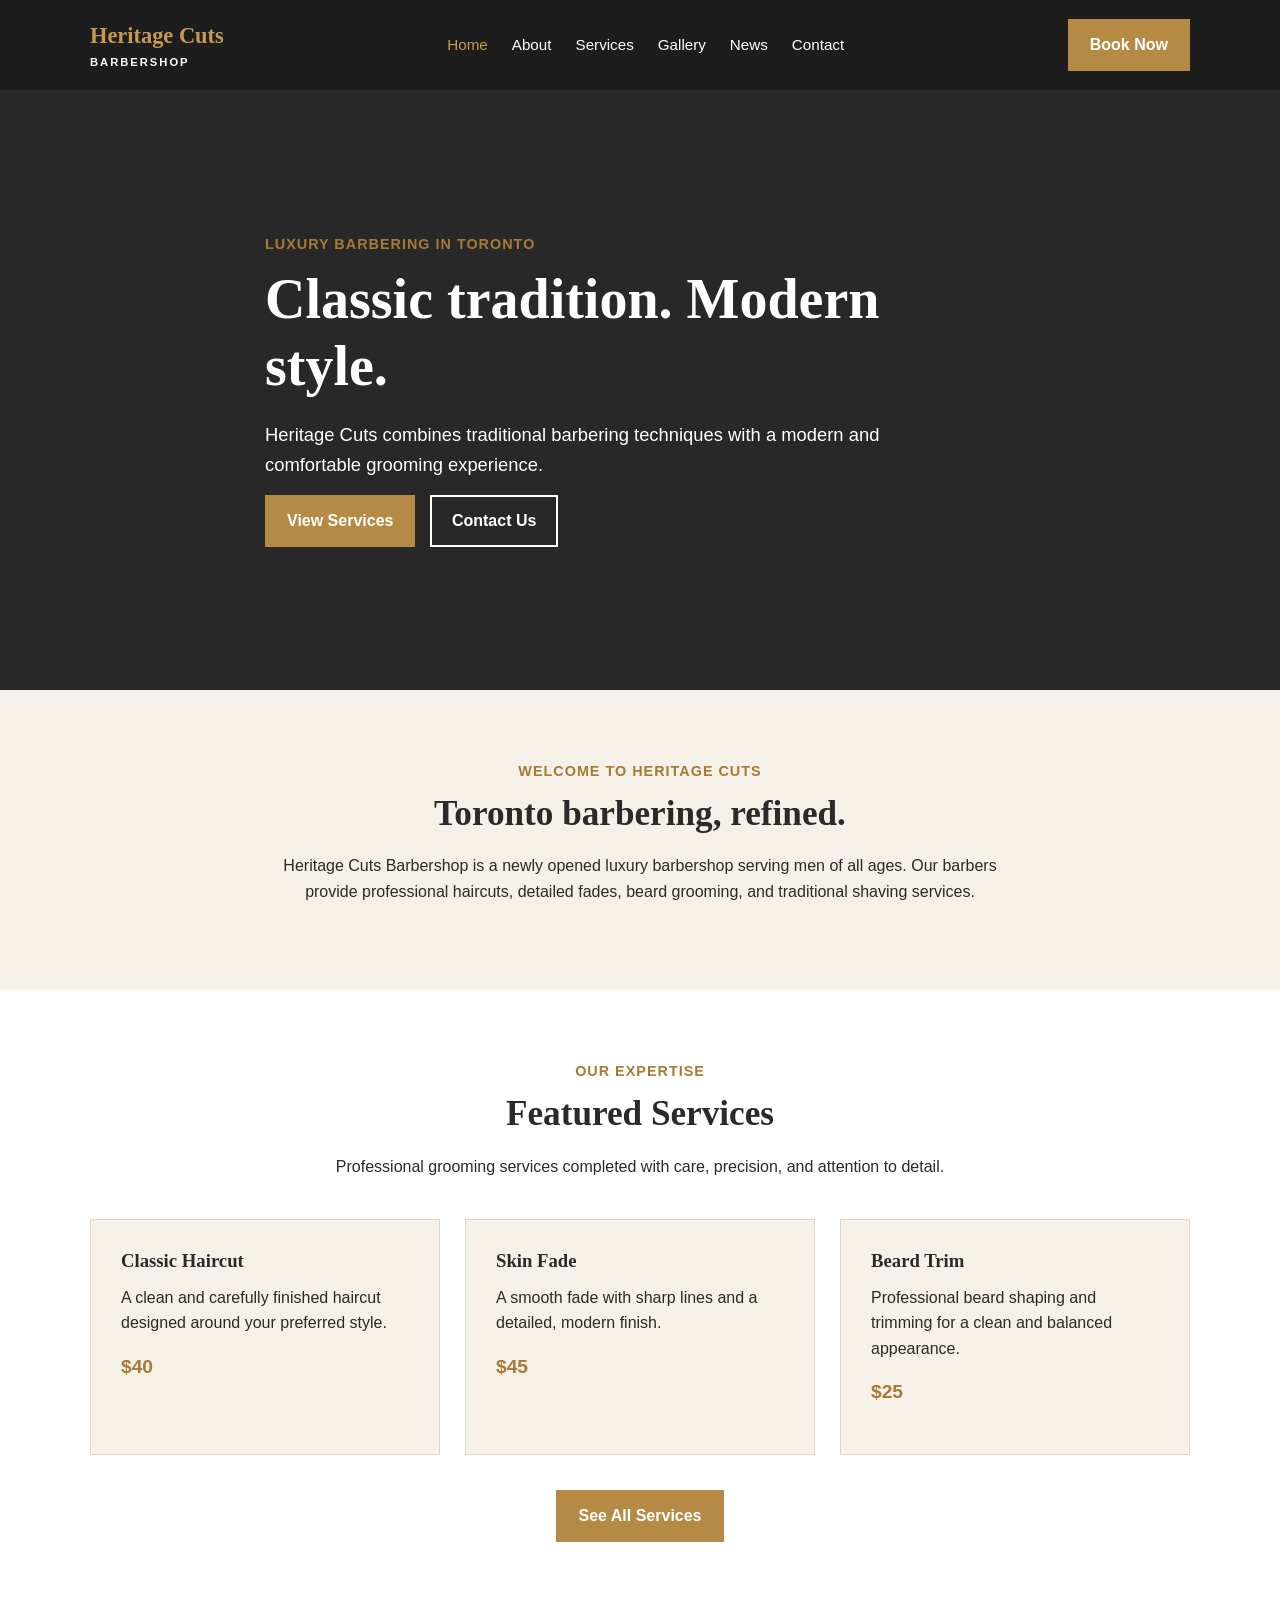
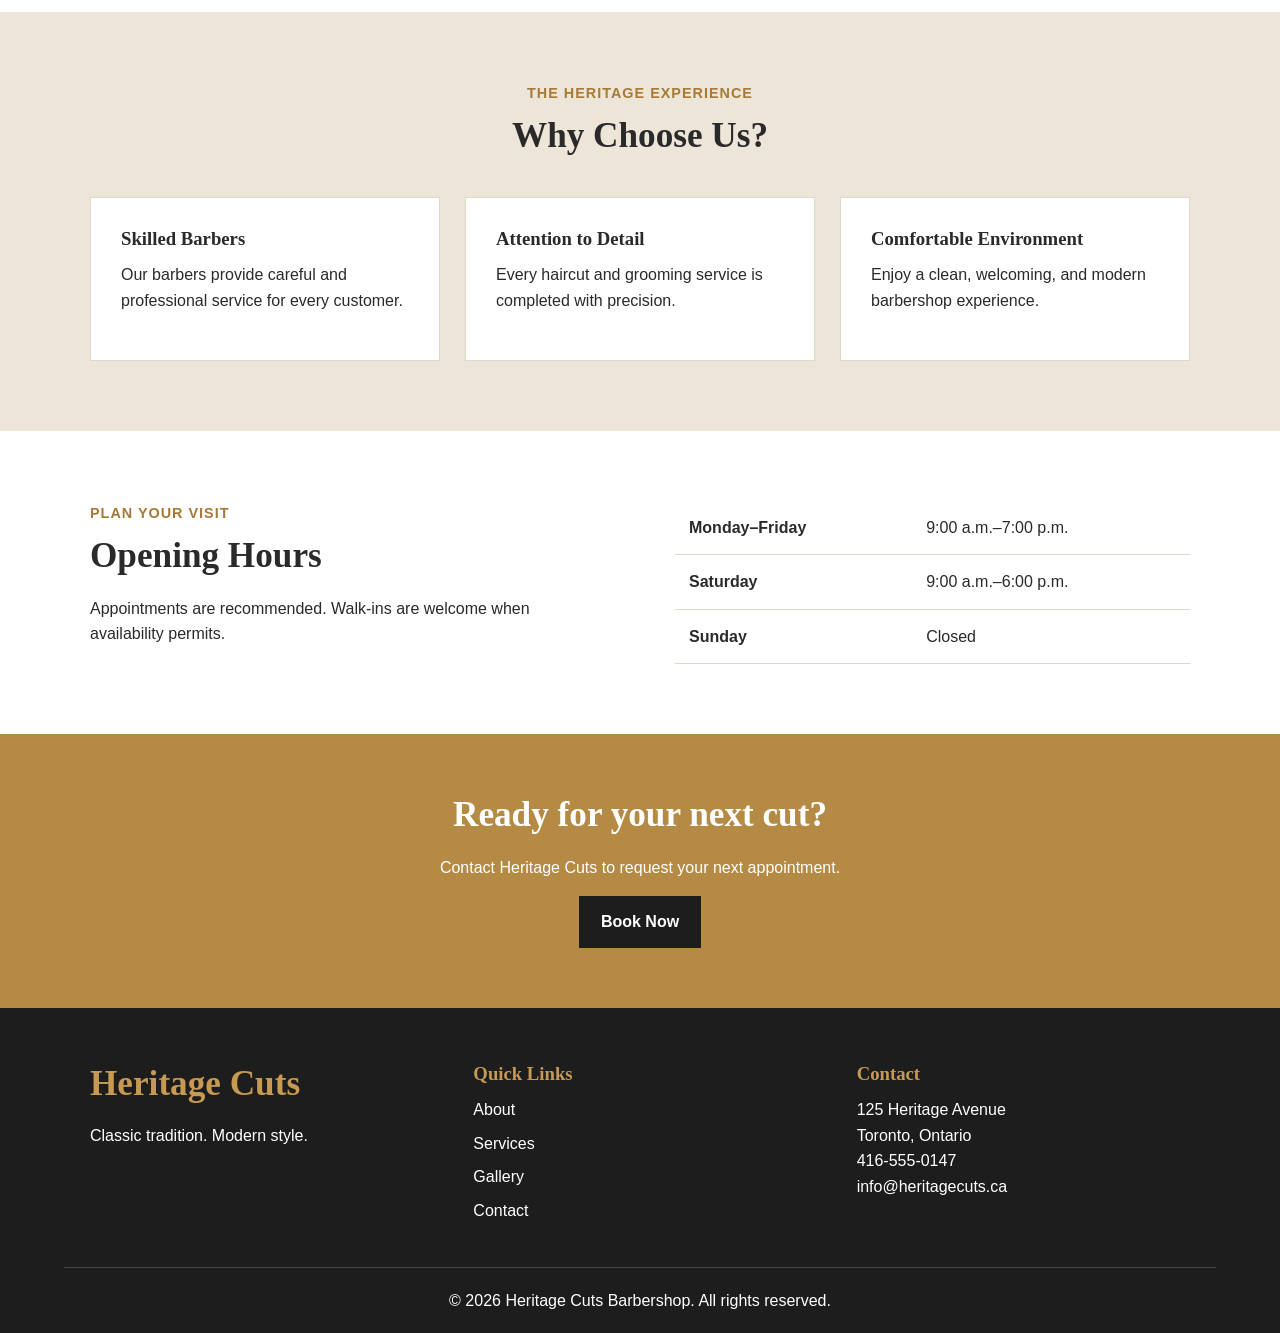
==== index.html @ 728a75d7 "Create project structure and homepage" ====
<!DOCTYPE html>
<html lang="en">
<head>
    <meta charset="UTF-8">

    <meta name="viewport" content="width=device-width, initial-scale=1.0">

    <meta
        name="description"
        content="Heritage Cuts Barbershop is a luxury barbershop located in Toronto, Ontario."
    >

    <title>Heritage Cuts Barbershop | Home</title>

    <link rel="stylesheet" href="css/style.css">
</head>

<body>

    <!-- Website Header -->
    <header class="site-header">
        <div class="container header-container">

            <a href="index.html" class="logo">
                Heritage Cuts
                <span>Barbershop</span>
            </a>

            <nav class="main-nav">
                <ul>
                    <li><a href="index.html" class="active">Home</a></li>
                    <li><a href="about.html">About</a></li>
                    <li><a href="services.html">Services</a></li>
                    <li><a href="gallery.html">Gallery</a></li>
                    <li><a href="news.html">News</a></li>
                    <li><a href="contact.html">Contact</a></li>
                </ul>
            </nav>

            <a href="contact.html" class="button header-button">
                Book Now
            </a>

        </div>
    </header>

    <!-- Main Page Content -->
    <main>

        <!-- Hero Section -->
        <section class="hero">
            <div class="container hero-content">

                <p class="section-label">Luxury barbering in Toronto</p>

                <h1>Classic tradition. Modern style.</h1>

                <p class="hero-description">
                    Heritage Cuts combines traditional barbering techniques
                    with a modern and comfortable grooming experience.
                </p>

                <div class="hero-buttons">
                    <a href="services.html" class="button">
                        View Services
                    </a>

                    <a href="contact.html" class="button button-outline">
                        Contact Us
                    </a>
                </div>

            </div>
        </section>

        <!-- Introduction Section -->
        <section class="intro section">
            <div class="container">

                <p class="section-label">Welcome to Heritage Cuts</p>

                <h2>Toronto barbering, refined.</h2>

                <p>
                    Heritage Cuts Barbershop is a newly opened luxury
                    barbershop serving men of all ages. Our barbers provide
                    professional haircuts, detailed fades, beard grooming,
                    and traditional shaving services.
                </p>

            </div>
        </section>

        <!-- Featured Services -->
        <section class="featured-services section">
            <div class="container">

                <div class="section-heading">
                    <p class="section-label">Our expertise</p>
                    <h2>Featured Services</h2>
                    <p>
                        Professional grooming services completed with care,
                        precision, and attention to detail.
                    </p>
                </div>

                <div class="card-grid">

                    <article class="service-card">
                        <h3>Classic Haircut</h3>
                        <p>
                            A clean and carefully finished haircut designed
                            around your preferred style.
                        </p>
                        <p class="price">$40</p>
                    </article>

                    <article class="service-card">
                        <h3>Skin Fade</h3>
                        <p>
                            A smooth fade with sharp lines and a detailed,
                            modern finish.
                        </p>
                        <p class="price">$45</p>
                    </article>

                    <article class="service-card">
                        <h3>Beard Trim</h3>
                        <p>
                            Professional beard shaping and trimming for a
                            clean and balanced appearance.
                        </p>
                        <p class="price">$25</p>
                    </article>

                </div>

                <div class="center-button">
                    <a href="services.html" class="button">
                        See All Services
                    </a>
                </div>

            </div>
        </section>

        <!-- Why Choose Us -->
        <section class="why-us section">
            <div class="container">

                <div class="section-heading">
                    <p class="section-label">The Heritage experience</p>
                    <h2>Why Choose Us?</h2>
                </div>

                <div class="card-grid">

                    <article class="feature-card">
                        <h3>Skilled Barbers</h3>
                        <p>
                            Our barbers provide careful and professional
                            service for every customer.
                        </p>
                    </article>

                    <article class="feature-card">
                        <h3>Attention to Detail</h3>
                        <p>
                            Every haircut and grooming service is completed
                            with precision.
                        </p>
                    </article>

                    <article class="feature-card">
                        <h3>Comfortable Environment</h3>
                        <p>
                            Enjoy a clean, welcoming, and modern barbershop
                            experience.
                        </p>
                    </article>

                </div>

            </div>
        </section>

        <!-- Business Hours -->
        <section class="hours section">
            <div class="container hours-container">

                <div>
                    <p class="section-label">Plan your visit</p>
                    <h2>Opening Hours</h2>

                    <p>
                        Appointments are recommended. Walk-ins are welcome
                        when availability permits.
                    </p>
                </div>

                <table>
                    <tr>
                        <th>Monday–Friday</th>
                        <td>9:00 a.m.–7:00 p.m.</td>
                    </tr>

                    <tr>
                        <th>Saturday</th>
                        <td>9:00 a.m.–6:00 p.m.</td>
                    </tr>

                    <tr>
                        <th>Sunday</th>
                        <td>Closed</td>
                    </tr>
                </table>

            </div>
        </section>

        <!-- Final Call to Action -->
        <section class="call-to-action">
            <div class="container">

                <h2>Ready for your next cut?</h2>

                <p>
                    Contact Heritage Cuts to request your next appointment.
                </p>

                <a href="contact.html" class="button">
                    Book Now
                </a>

            </div>
        </section>

    </main>

    <!-- Website Footer -->
    <footer class="site-footer">
        <div class="container footer-container">

            <div>
                <h2>Heritage Cuts</h2>
                <p>Classic tradition. Modern style.</p>
            </div>

            <div>
                <h3>Quick Links</h3>

                <ul>
                    <li><a href="about.html">About</a></li>
                    <li><a href="services.html">Services</a></li>
                    <li><a href="gallery.html">Gallery</a></li>
                    <li><a href="contact.html">Contact</a></li>
                </ul>
            </div>

            <div>
                <h3>Contact</h3>

                <address>
                    125 Heritage Avenue<br>
                    Toronto, Ontario<br>
                    416-555-0147<br>
                    info@heritagecuts.ca
                </address>
            </div>

        </div>

        <p class="copyright">
            &copy; 2026 Heritage Cuts Barbershop. All rights reserved.
        </p>
    </footer>

</body>
</html>
---- css/style.css ----
/* =========================================
   Heritage Cuts Barbershop
   Main External Stylesheet
   ========================================= */


/* Basic Reset */

* {
    box-sizing: border-box;
    margin: 0;
    padding: 0;
}


/* General Page Styles */

body {
    background-color: #f5f1e8;
    color: #2a2a2a;
    font-family: Arial, Helvetica, sans-serif;
    line-height: 1.6;
}

img {
    max-width: 100%;
}

a {
    color: inherit;
    text-decoration: none;
}

ul {
    list-style: none;
}

.container {
    width: 90%;
    max-width: 1100px;
    margin: 0 auto;
}

.section {
    padding: 70px 0;
}

.section-label {
    color: #a77a35;
    font-size: 0.9rem;
    font-weight: bold;
    letter-spacing: 1px;
    margin-bottom: 10px;
    text-transform: uppercase;
}

h1,
h2,
h3 {
    font-family: Georgia, "Times New Roman", serif;
    line-height: 1.2;
}

h1 {
    font-size: 3.5rem;
    margin-bottom: 20px;
}

h2 {
    font-size: 2.2rem;
    margin-bottom: 18px;
}

h3 {
    margin-bottom: 12px;
}

p {
    margin-bottom: 16px;
}


/* Header */

.site-header {
    background-color: #1d1d1d;
    color: #ffffff;
    padding: 18px 0;
}

.header-container {
    align-items: center;
    display: flex;
    justify-content: space-between;
}

.logo {
    color: #c69a52;
    font-family: Georgia, "Times New Roman", serif;
    font-size: 1.4rem;
    font-weight: bold;
}

.logo span {
    color: #ffffff;
    display: block;
    font-family: Arial, Helvetica, sans-serif;
    font-size: 0.7rem;
    letter-spacing: 2px;
    text-transform: uppercase;
}

.main-nav ul {
    display: flex;
    gap: 24px;
}

.main-nav a {
    font-size: 0.95rem;
    padding-bottom: 5px;
}

.main-nav a:hover,
.main-nav a.active {
    color: #c69a52;
}


/* Buttons */

.button {
    background-color: #b58a45;
    border: 2px solid #b58a45;
    color: #ffffff;
    display: inline-block;
    font-weight: bold;
    padding: 11px 20px;
}

.button:hover {
    background-color: #936d31;
    border-color: #936d31;
}

.button-outline {
    background-color: transparent;
    border-color: #ffffff;
    margin-left: 10px;
}

.button-outline:hover {
    background-color: #ffffff;
    border-color: #ffffff;
    color: #1d1d1d;
}


/* Hero Section */

.hero {
    align-items: center;
    background-color: #282828;
    color: #ffffff;
    display: flex;
    min-height: 600px;
}

.hero-content {
    max-width: 750px;
}

.hero-description {
    font-size: 1.15rem;
    max-width: 650px;
}


/* Introduction */

.intro {
    text-align: center;
}

.intro p {
    margin-left: auto;
    margin-right: auto;
    max-width: 760px;
}


/* Section Heading */

.section-heading {
    margin-bottom: 40px;
    text-align: center;
}

.section-heading p {
    margin-left: auto;
    margin-right: auto;
    max-width: 650px;
}


/* Cards */

.featured-services {
    background-color: #ffffff;
}

.card-grid {
    display: flex;
    gap: 25px;
}

.service-card,
.feature-card {
    border: 1px solid #ded7ca;
    padding: 30px;
    width: 33.33%;
}

.service-card {
    background-color: #f5f1e8;
}

.feature-card {
    background-color: #ffffff;
}

.service-card:hover,
.feature-card:hover {
    box-shadow: 0 5px 15px rgba(0, 0, 0, 0.1);
}

.price {
    color: #a77a35;
    font-size: 1.2rem;
    font-weight: bold;
}

.center-button {
    margin-top: 35px;
    text-align: center;
}


/* Why Choose Us */

.why-us {
    background-color: #ece5d8;
}


/* Opening Hours */

.hours {
    background-color: #ffffff;
}

.hours-container {
    align-items: center;
    display: flex;
    gap: 70px;
    justify-content: space-between;
}

.hours-container > div,
.hours-container table {
    width: 50%;
}

table {
    border-collapse: collapse;
    width: 100%;
}

th,
td {
    border-bottom: 1px solid #ded7ca;
    padding: 14px;
    text-align: left;
}


/* Call to Action */

.call-to-action {
    background-color: #b58a45;
    color: #ffffff;
    padding: 60px 0;
    text-align: center;
}

.call-to-action .button {
    background-color: #1d1d1d;
    border-color: #1d1d1d;
}


/* Footer */

.site-footer {
    background-color: #1d1d1d;
    color: #ffffff;
    padding: 55px 0 20px;
}

.footer-container {
    display: flex;
    gap: 50px;
    justify-content: space-between;
}

.footer-container > div {
    width: 33.33%;
}

.site-footer h2,
.site-footer h3 {
    color: #c69a52;
}

.site-footer li {
    margin-bottom: 8px;
}

.site-footer a:hover {
    color: #c69a52;
}

address {
    font-style: normal;
}

.copyright {
    border-top: 1px solid #444444;
    margin: 35px auto 0;
    padding-top: 20px;
    text-align: center;
    width: 90%;
}


/* Responsive Layout */

@media screen and (max-width: 850px) {

    .header-container {
        flex-direction: column;
        gap: 18px;
    }

    .main-nav ul {
        flex-wrap: wrap;
        justify-content: center;
    }

    .header-button {
        display: none;
    }

    .card-grid {
        flex-direction: column;
    }

    .service-card,
    .feature-card {
        width: 100%;
    }

    .hours-container {
        align-items: stretch;
        flex-direction: column;
        gap: 30px;
    }

    .hours-container > div,
    .hours-container table {
        width: 100%;
    }

    .footer-container {
        flex-direction: column;
    }

    .footer-container > div {
        width: 100%;
    }
}


@media screen and (max-width: 550px) {

    h1 {
        font-size: 2.5rem;
    }

    h2 {
        font-size: 1.8rem;
    }

    .hero {
        min-height: 500px;
    }

    .hero-buttons .button {
        display: block;
        margin: 10px 0;
        text-align: center;
    }

    .main-nav ul {
        gap: 12px;
    }
}
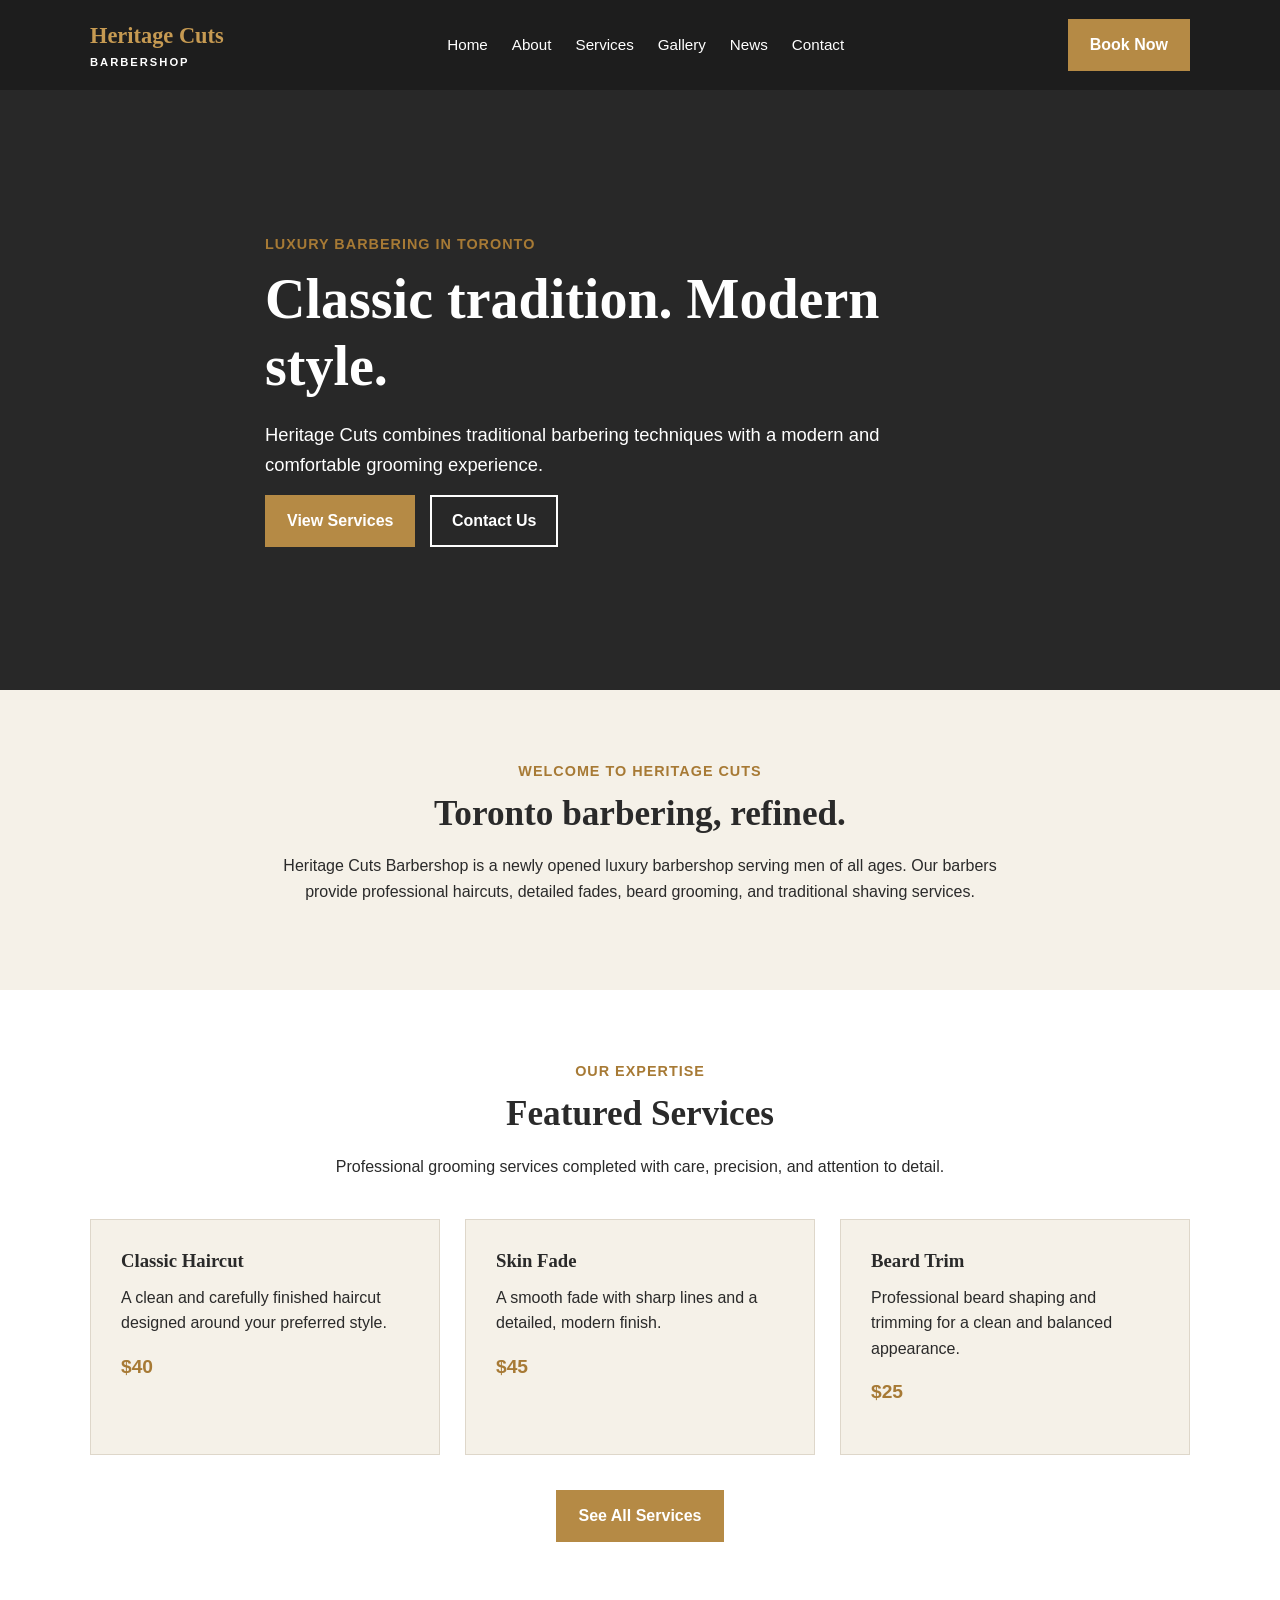
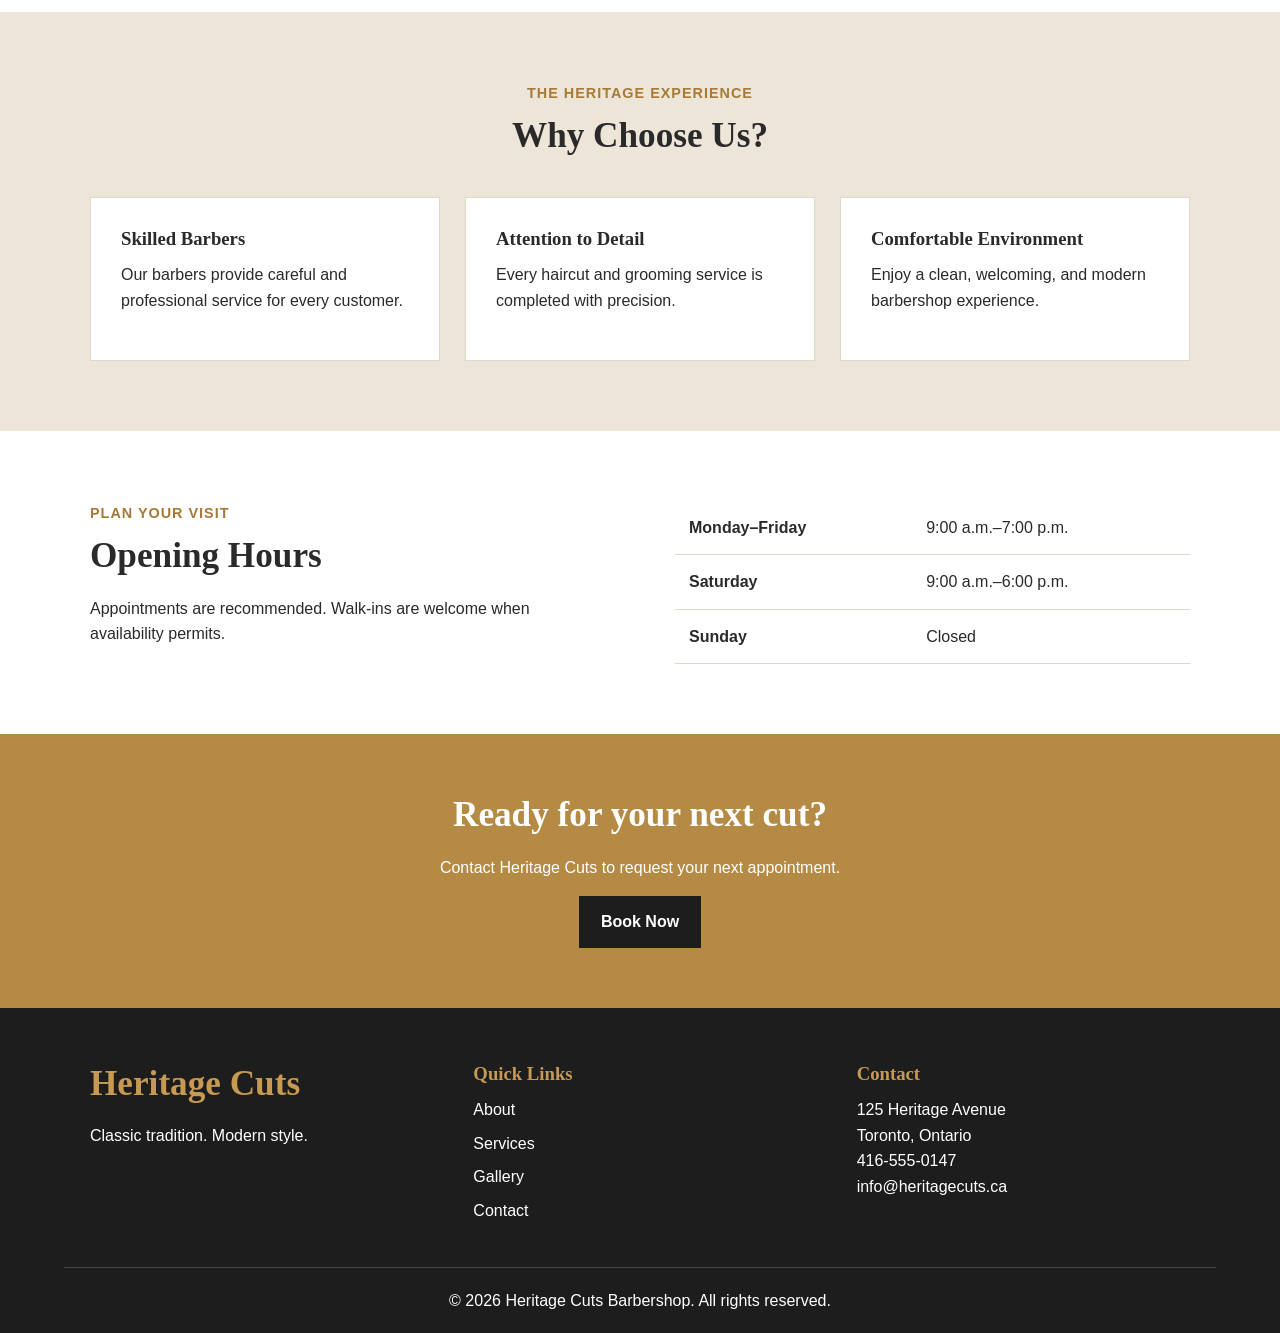
==== commit 375b5903: "shared header and footer dynamically" ====
--- a/index.html
+++ b/index.html
@@ -18,31 +18,8 @@
 <body>
 
     <!-- Website Header -->
-    <header class="site-header">
-        <div class="container header-container">
-
-            <a href="index.html" class="logo">
-                Heritage Cuts
-                <span>Barbershop</span>
-            </a>
-
-            <nav class="main-nav">
-                <ul>
-                    <li><a href="index.html" class="active">Home</a></li>
-                    <li><a href="about.html">About</a></li>
-                    <li><a href="services.html">Services</a></li>
-                    <li><a href="gallery.html">Gallery</a></li>
-                    <li><a href="news.html">News</a></li>
-                    <li><a href="contact.html">Contact</a></li>
-                </ul>
-            </nav>
-
-            <a href="contact.html" class="button header-button">
-                Book Now
-            </a>
-
-        </div>
-    </header>
+
+    <div id="header-placeholder"></div>
 
     <!-- Main Page Content -->
     <main>
@@ -238,42 +215,9 @@
     </main>
 
     <!-- Website Footer -->
-    <footer class="site-footer">
-        <div class="container footer-container">
-
-            <div>
-                <h2>Heritage Cuts</h2>
-                <p>Classic tradition. Modern style.</p>
-            </div>
-
-            <div>
-                <h3>Quick Links</h3>
-
-                <ul>
-                    <li><a href="about.html">About</a></li>
-                    <li><a href="services.html">Services</a></li>
-                    <li><a href="gallery.html">Gallery</a></li>
-                    <li><a href="contact.html">Contact</a></li>
-                </ul>
-            </div>
-
-            <div>
-                <h3>Contact</h3>
-
-                <address>
-                    125 Heritage Avenue<br>
-                    Toronto, Ontario<br>
-                    416-555-0147<br>
-                    info@heritagecuts.ca
-                </address>
-            </div>
-
-        </div>
-
-        <p class="copyright">
-            &copy; 2026 Heritage Cuts Barbershop. All rights reserved.
-        </p>
-    </footer>
-
+   
+    <div id="footer-placeholder"></div>
+    <script src="js/components.js"></script>
+    
 </body>
 </html>
--- a/css/style.css
+++ b/css/style.css
@@ -342,6 +342,305 @@
 }
 
 
+
+
+
+/* Services Page */
+
+.services-intro {
+    background-color: #ffffff;
+    text-align: center;
+}
+
+.services-intro > .container > p {
+    margin-left: auto;
+    margin-right: auto;
+    max-width: 760px;
+}
+
+.services-page-note {
+    background-color: #f5f1e8;
+    margin-top: 25px;
+    padding: 18px;
+}
+
+.services-list {
+    background-color: #ece5d8;
+}
+
+.services-grid {
+    display: flex;
+    flex-wrap: wrap;
+    gap: 25px;
+}
+
+.full-service-card {
+    background-color: #ffffff;
+    width: calc(33.33% - 17px);
+}
+
+.service-image-placeholder {
+    align-items: center;
+    background-color: #ded7ca;
+    color: #555555;
+    display: flex;
+    height: 180px;
+    justify-content: center;
+    margin-bottom: 22px;
+    text-align: center;
+}
+
+.service-time {
+    color: #666666;
+    font-size: 0.9rem;
+}
+
+.text-link {
+    color: #936d31;
+    font-weight: bold;
+}
+
+.text-link:hover {
+    text-decoration: underline;
+}
+
+.service-information {
+    background-color: #ffffff;
+}
+
+
+
+
+
+
+
+/* Gallery Page */
+
+.gallery-intro {
+    background-color: #ffffff;
+    text-align: center;
+}
+
+.gallery-intro p {
+    margin-left: auto;
+    margin-right: auto;
+    max-width: 700px;
+}
+
+.gallery-section {
+    background-color: #ece5d8;
+}
+
+.gallery-grid {
+    display: flex;
+    flex-wrap: wrap;
+    gap: 25px;
+}
+
+.gallery-card {
+    background-color: #ffffff;
+    border: 1px solid #ded7ca;
+    width: calc(33.33% - 17px);
+}
+
+.gallery-image-placeholder {
+    align-items: center;
+    background-color: #ded7ca;
+    color: #555555;
+    display: flex;
+    height: 220px;
+    justify-content: center;
+    text-align: center;
+}
+
+.gallery-card-content {
+    padding: 25px;
+}
+
+.gallery-category {
+    color: #a77a35;
+    font-size: 0.85rem;
+    font-weight: bold;
+    margin-bottom: 8px;
+    text-transform: uppercase;
+}
+
+.gallery-card:hover {
+    box-shadow: 0 5px 15px rgba(0, 0, 0, 0.1);
+}
+
+
+
+
+
+
+
+
+/* News Page */
+
+.news-intro {
+    background-color: #ffffff;
+    text-align: center;
+}
+
+.news-intro p {
+    margin-left: auto;
+    margin-right: auto;
+    max-width: 700px;
+}
+
+.news-section {
+    background-color: #ece5d8;
+}
+
+.news-grid {
+    display: flex;
+    flex-wrap: wrap;
+    gap: 25px;
+}
+
+.news-card {
+    background-color: #ffffff;
+    border: 1px solid #ded7ca;
+    width: calc(33.33% - 17px);
+}
+
+.news-image-placeholder {
+    align-items: center;
+    background-color: #ded7ca;
+    color: #555555;
+    display: flex;
+    height: 200px;
+    justify-content: center;
+    text-align: center;
+}
+
+.news-card-content {
+    padding: 25px;
+}
+
+.news-card h2 {
+    font-size: 1.5rem;
+}
+
+.news-category {
+    color: #a77a35;
+    font-size: 0.85rem;
+    font-weight: bold;
+    margin-bottom: 8px;
+    text-transform: uppercase;
+}
+
+.news-date {
+    color: #666666;
+    font-size: 0.9rem;
+}
+
+.news-card:hover {
+    box-shadow: 0 5px 15px rgba(0, 0, 0, 0.1);
+}
+
+.news-message {
+    background-color: #ffffff;
+    text-align: center;
+}
+
+.news-message p {
+    margin-left: auto;
+    margin-right: auto;
+    max-width: 650px;
+}
+
+
+
+
+
+
+
+
+
+/* Contact Page */
+
+.contact-section {
+    background-color: #ffffff;
+}
+
+.contact-container {
+    display: flex;
+    gap: 60px;
+}
+
+.contact-information,
+.contact-form-area {
+    width: 50%;
+}
+
+.contact-detail {
+    border-bottom: 1px solid #ded7ca;
+    margin-bottom: 20px;
+    padding-bottom: 12px;
+}
+
+.contact-detail h3 {
+    color: #a77a35;
+}
+
+.contact-detail a:hover {
+    color: #a77a35;
+}
+
+
+/* Contact Form */
+
+.contact-form-area {
+    background-color: #f5f1e8;
+    padding: 35px;
+}
+
+.form-group {
+    margin-bottom: 20px;
+}
+
+.form-group label {
+    display: block;
+    font-weight: bold;
+    margin-bottom: 7px;
+}
+
+.form-group input,
+.form-group textarea {
+    border: 1px solid #b9b1a5;
+    font-family: Arial, Helvetica, sans-serif;
+    font-size: 1rem;
+    padding: 12px;
+    width: 100%;
+}
+
+.form-group textarea {
+    resize: vertical;
+}
+
+
+/* Contact Hours */
+
+.contact-hours {
+    background-color: #ece5d8;
+}
+
+.hours-table {
+    margin: 0 auto;
+    max-width: 650px;
+}
+
+.hours-note {
+    margin-top: 25px;
+    text-align: center;
+}
+
+
+
+
+
 /* Responsive Layout */
 
 @media screen and (max-width: 850px) {
@@ -387,7 +686,45 @@
     .footer-container > div {
         width: 100%;
     }
-}
+
+
+        .two-column {
+        align-items: stretch;
+        flex-direction: column;
+    }
+
+    .two-column > div {
+        width: 100%;
+    }
+
+    .team-card {
+        width: 100%;
+    }
+
+        .full-service-card {
+        width: 100%;
+    }
+
+        .gallery-card {
+        width: 100%;
+    }
+
+        .news-card {
+        width: 100%;
+    }
+
+
+
+        .contact-container {
+        flex-direction: column;
+    }
+
+    .contact-information,
+    .contact-form-area {
+        width: 100%;
+    }
+}
+
 
 
 @media screen and (max-width: 550px) {
@@ -413,4 +750,100 @@
     .main-nav ul {
         gap: 12px;
     }
+}
+
+
+
+
+
+
+/* Page Banner */
+
+.page-banner {
+    background-color: #282828;
+    color: #ffffff;
+    padding: 80px 0;
+    text-align: center;
+}
+
+.page-banner h1 {
+    margin-bottom: 15px;
+}
+
+.page-banner p {
+    margin-left: auto;
+    margin-right: auto;
+    max-width: 650px;
+}
+
+
+/* Two-Column Layout */
+
+.two-column {
+    align-items: center;
+    display: flex;
+    gap: 60px;
+}
+
+.two-column > div {
+    width: 50%;
+}
+
+
+/* About Page */
+
+.about-story {
+    background-color: #ffffff;
+}
+
+.image-placeholder {
+    align-items: center;
+    background-color: #ded7ca;
+    border: 2px dashed #a77a35;
+    color: #555555;
+    display: flex;
+    height: 350px;
+    justify-content: center;
+    text-align: center;
+}
+
+.mission {
+    background-color: #ece5d8;
+}
+
+.values-list {
+    list-style: square;
+    margin-left: 22px;
+}
+
+.values-list li {
+    margin-bottom: 10px;
+}
+
+
+/* Team Section */
+
+.team {
+    background-color: #ffffff;
+}
+
+.team-card {
+    border: 1px solid #ded7ca;
+    padding: 25px;
+    text-align: center;
+    width: 33.33%;
+}
+
+.team-image-placeholder {
+    align-items: center;
+    background-color: #ded7ca;
+    display: flex;
+    height: 220px;
+    justify-content: center;
+    margin-bottom: 20px;
+}
+
+.team-role {
+    color: #a77a35;
+    font-weight: bold;
 }
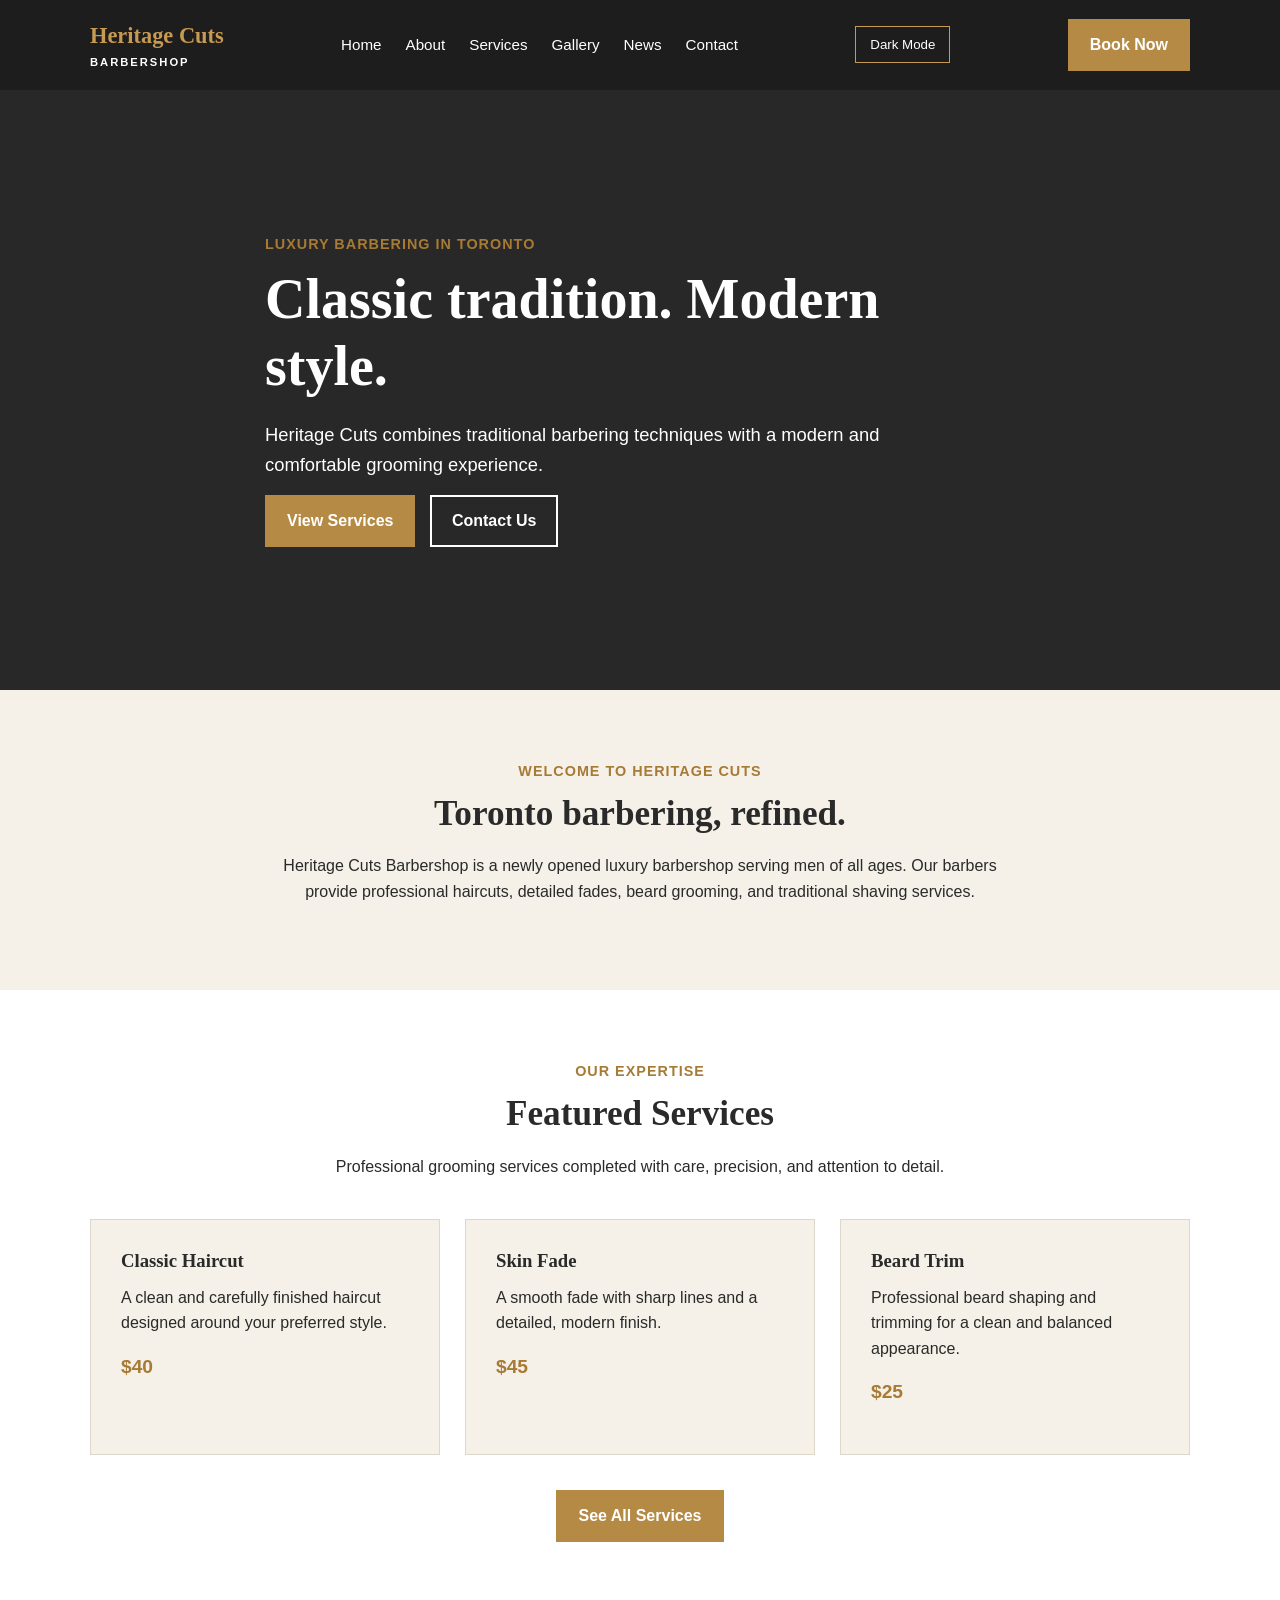
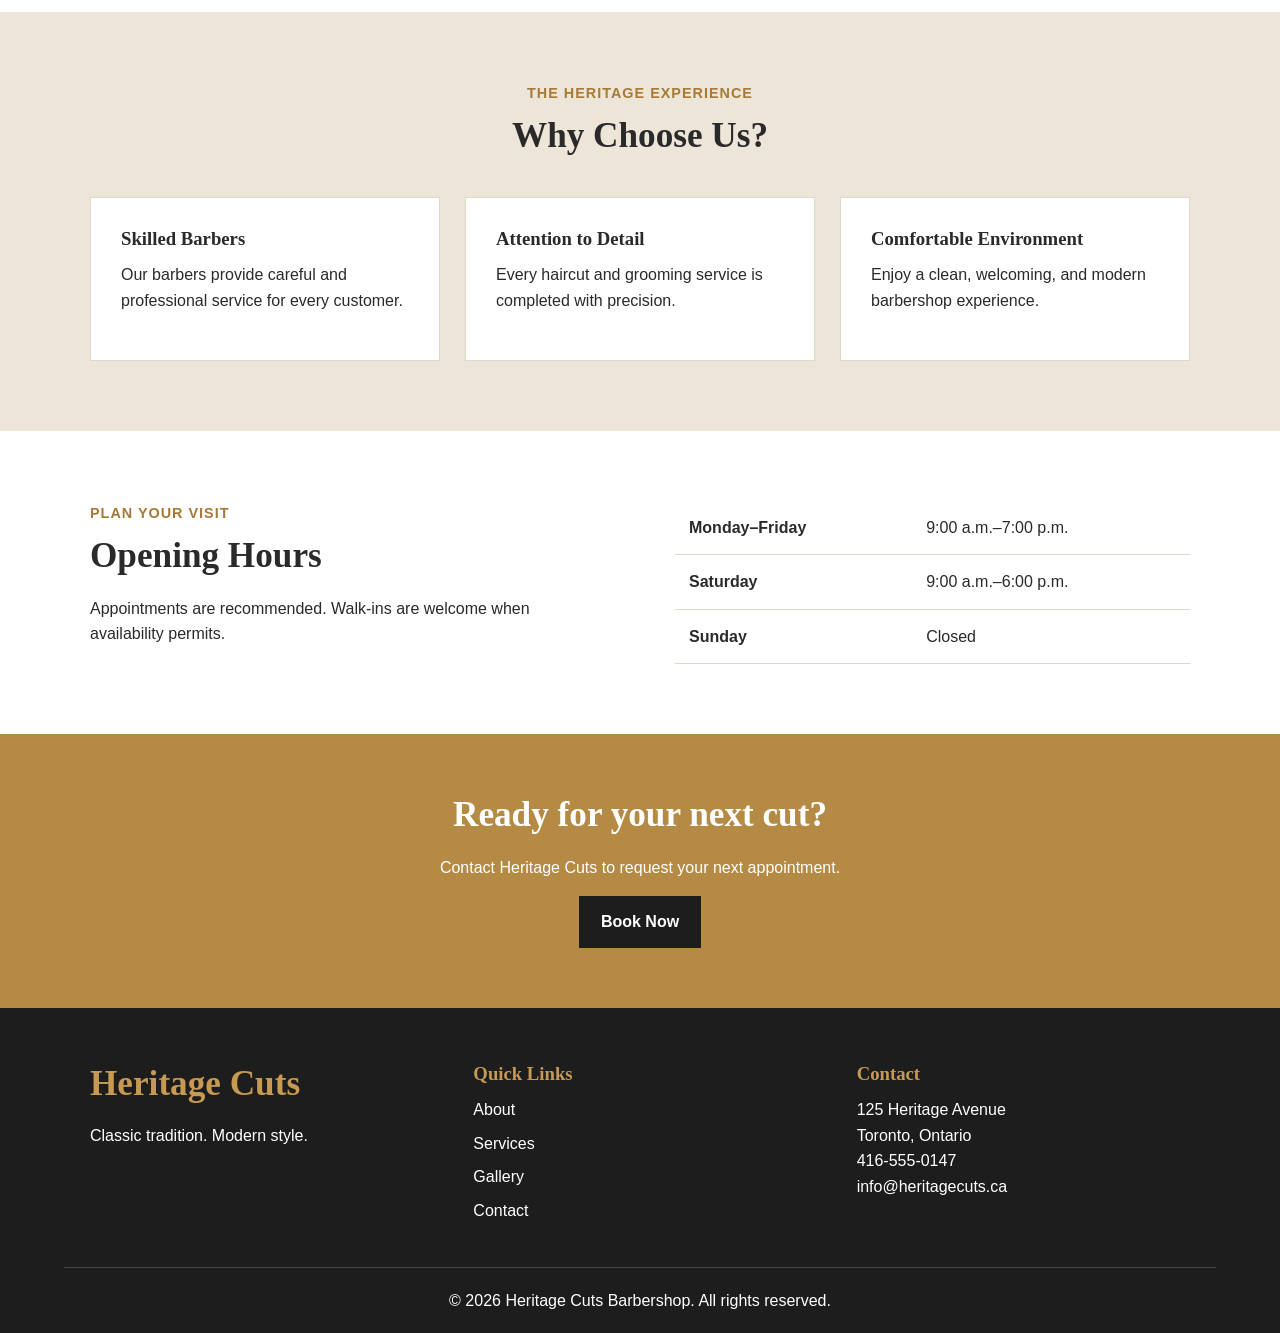
==== commit 59576f93: "dark theme" ====
--- a/index.html
+++ b/index.html
@@ -217,7 +217,10 @@
     <!-- Website Footer -->
    
     <div id="footer-placeholder"></div>
-    <script src="js/components.js"></script>
+    
+
+    <script src="js/theme.js"></script>
+<script src="js/components.js"></script>
     
 </body>
 </html>
--- a/css/style.css
+++ b/css/style.css
@@ -641,6 +641,103 @@
 
 
 
+
+
+
+
+
+
+
+
+/* Theme Button */
+
+.theme-button {
+    background-color: transparent;
+    border: 1px solid #c69a52;
+    color: #ffffff;
+    cursor: pointer;
+    padding: 10px 14px;
+}
+
+.theme-button:hover {
+    background-color: #c69a52;
+    color: #1d1d1d;
+}
+
+
+/* Dark Theme */
+
+body.dark-theme {
+    background-color: #1d1d1d;
+    color: #f5f1e8;
+}
+
+.dark-theme .intro,
+.dark-theme .featured-services,
+.dark-theme .hours,
+.dark-theme .about-story,
+.dark-theme .team,
+.dark-theme .services-intro,
+.dark-theme .service-information,
+.dark-theme .gallery-intro,
+.dark-theme .news-intro,
+.dark-theme .news-message,
+.dark-theme .contact-section {
+    background-color: #292929;
+}
+
+.dark-theme .why-us,
+.dark-theme .mission,
+.dark-theme .services-list,
+.dark-theme .gallery-section,
+.dark-theme .news-section,
+.dark-theme .contact-hours {
+    background-color: #333333;
+}
+
+.dark-theme .service-card,
+.dark-theme .feature-card,
+.dark-theme .team-card,
+.dark-theme .gallery-card,
+.dark-theme .news-card,
+.dark-theme .contact-form-area,
+.dark-theme .services-page-note {
+    background-color: #3b3b3b;
+    border-color: #555555;
+}
+
+.dark-theme .image-placeholder,
+.dark-theme .team-image-placeholder,
+.dark-theme .service-image-placeholder,
+.dark-theme .gallery-image-placeholder,
+.dark-theme .news-image-placeholder {
+    background-color: #4a4a4a;
+    color: #ffffff;
+}
+
+.dark-theme .service-time,
+.dark-theme .news-date {
+    color: #cccccc;
+}
+
+.dark-theme th,
+.dark-theme td,
+.dark-theme .contact-detail {
+    border-color: #555555;
+}
+
+.dark-theme input,
+.dark-theme textarea {
+    background-color: #292929;
+    border-color: #666666;
+    color: #ffffff;
+}
+
+
+
+
+
+
 /* Responsive Layout */
 
 @media screen and (max-width: 850px) {
@@ -724,6 +821,7 @@
         width: 100%;
     }
 }
+
 
 
 
